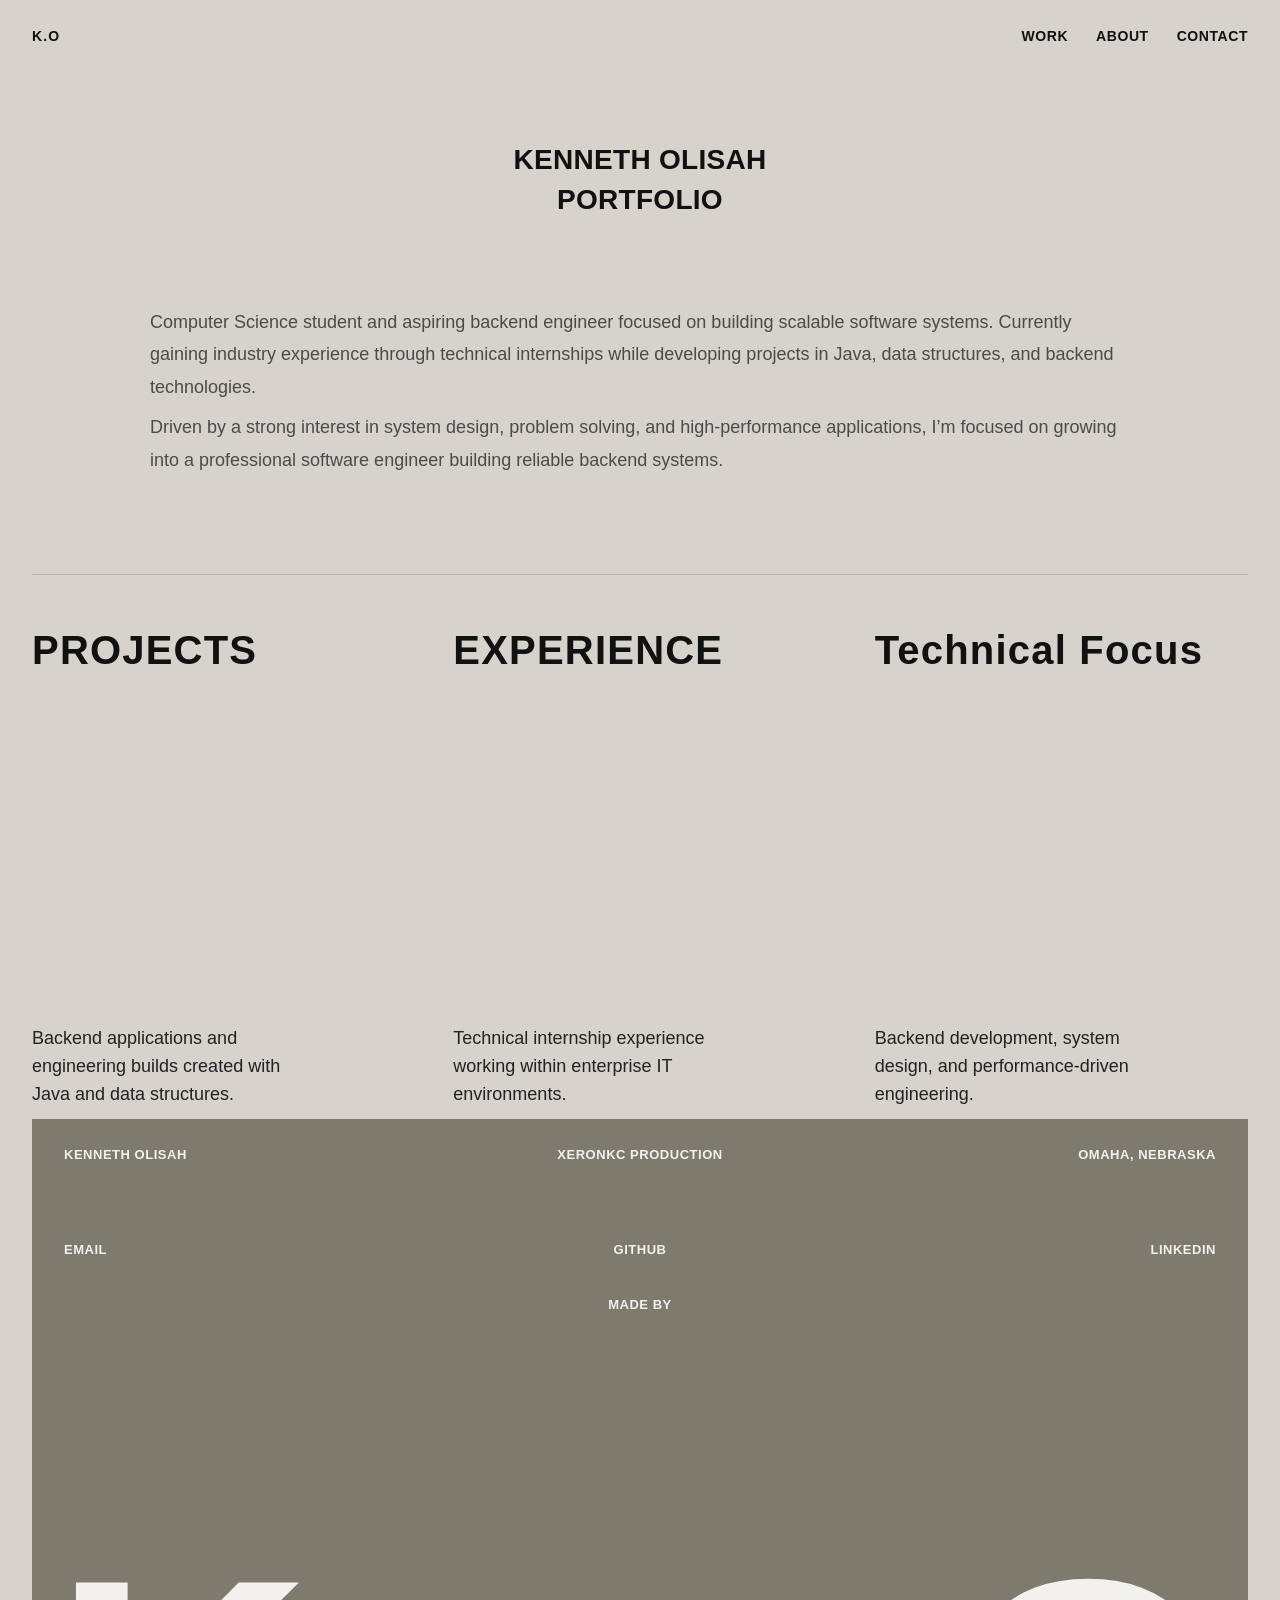
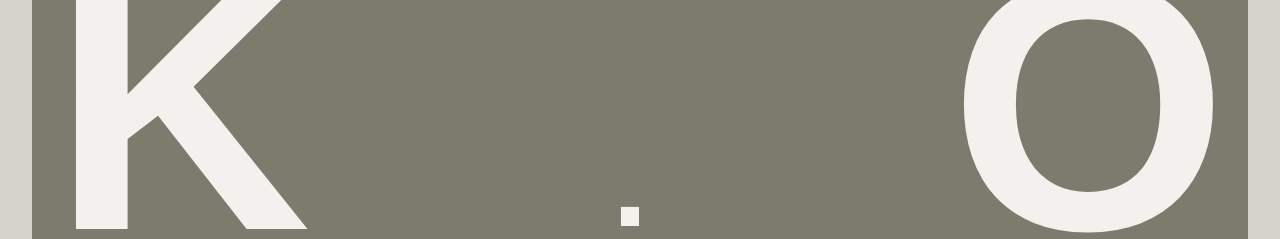
==== index.html @ 90463882 "HTML and CSS code for portfolio-site" ====
<!DOCTYPE html>
<html lang="en">
<head>
  <meta charset="UTF-8" />
  <meta name="viewport" content="width=device-width, initial-scale=1.0">
  <title>Kenneth Olisah Portfolio</title>
  <link rel="stylesheet" href="css/style.css" />
</head>
<body>
  <header class="site-header">
    <div class="logo">K.O</div>

    <nav class="nav">
      <a href="#projects-overview">WORK</a>
      <a href="about.html">ABOUT</a>
      <a href="#contact">CONTACT</a>
    </nav>
  </header>

  <main>
    <section class="hero">
      <div class="hero-title-wrap">
        <h1>KENNETH OLISAH</h1>
        <h2>PORTFOLIO</h2>
      </div>

      <div class="hero-text-wrap">
        <p>
          Computer Science student and aspiring backend engineer focused on building scalable software systems.
          Currently gaining industry experience through technical internships while developing projects in Java,
          data structures, and backend technologies.
        </p>
        <p>
          Driven by a strong interest in system design, problem solving, and high-performance applications,
          I’m focused on growing into a professional software engineer building reliable backend systems.
        </p>
      </div>
    </section>

    <section class="overview-section" id="projects-overview">
      <div class="section-divider"></div>

      <div class="overview-grid">
        <a href="#projects" class="overview-card">
          <h3>PROJECTS</h3>
          <p>Backend applications and engineering builds created with Java and data structures.</p>
        </a>

        <a href="#experience" class="overview-card">
          <h3>EXPERIENCE</h3>
          <p>Technical internship experience working within enterprise IT environments.</p>
        </a>

        <a href="about.html" class="overview-card">
          <h3>Technical Focus</h3>
          <p>Backend development, system design, and performance-driven engineering.</p>
        </a>
      </div>
    </section>

    <section class="content-placeholder" id="projects"></section>
    <section class="content-placeholder" id="experience"></section>
  </main>

  <footer class="site-footer" id="contact">
    <div class="footer-top">
      <span>KENNETH OLISAH</span>
      <span>XERONKC PRODUCTION</span>
      <span>OMAHA, NEBRASKA</span>
    </div>

    <div class="footer-links">
      <a href="mailto:youremail@example.com">EMAIL</a>
      <a href="https://github.com/yourusername" target="_blank">GITHUB</a>
      <a href="https://linkedin.com/in/yourusername" target="_blank">LINKEDIN</a>
    </div>

    <div class="footer-center">MADE BY</div>

    <div class="footer-brand">
      <span class="brand-left">K</span>
      <span class="brand-dot">.</span>
      <span class="brand-right">O</span>
    </div>
  </footer>
</body>
</html>
---- css/style.css ----
* {
  margin: 0;
  padding: 0;
  box-sizing: border-box;
}

html {
  scroll-behavior: smooth;
}

body {
  background: #d6d2cc;
  color: #111111;
  font-family: Arial, Helvetica, sans-serif;
  min-height: 100vh;
}

a {
  text-decoration: none;
  color: inherit;
}

.site-header {
  width: 100%;
  padding: 28px 32px 0 32px;
  display: flex;
  justify-content: space-between;
  align-items: center;
}

.logo {
  font-size: 14px;
  font-weight: 700;
  letter-spacing: 0.08em;
}

.nav {
  display: flex;
  gap: 28px;
}

.nav a {
  font-size: 14px;
  font-weight: 700;
  letter-spacing: 0.04em;
}

.hero {
  width: 100%;
  padding: 100px 32px 0 32px;
}

.hero-title-wrap {
  display: flex;
  flex-direction: column;
  align-items: center;
  gap: 8px;
}

.hero-title-wrap h1 {
  font-size: 28px;
  font-weight: 700;
  letter-spacing: 0.01em;
}

.hero-title-wrap h2 {
  font-size: 28px;
  font-weight: 700;
  letter-spacing: 0.01em;
}

.hero-text-wrap {
  max-width: 980px;
  margin: 90px auto 0 auto;
}

.hero-text-wrap p {
  font-size: 18px;
  line-height: 1.8;
  color: #4b4b4b;
  margin-bottom: 8px;
}

.about-link {
  display: inline-block;
  margin-top: 8px;
  font-size: 15px;
  font-weight: 700;
  letter-spacing: 0.03em;
}

.overview-section {
  padding: 90px 32px 0 32px;
}

.section-divider {
  width: 100%;
  height: 1px;
  background: #b9b2a8;
  margin-bottom: 54px;
}

.overview-grid {
  display: grid;
  grid-template-columns: repeat(3, 1fr);
  gap: 48px;
  min-height: 480px;
}

.overview-card {
  display: flex;
  flex-direction: column;
  justify-content: space-between;
  min-height: 380px;
}

.overview-card h3 {
  font-size: 40px;
  font-weight: 700;
  letter-spacing: 0.03em;
  line-height: 1.05;
}

.overview-card p {
  max-width: 260px;
  font-size: 18px;
  line-height: 1.55;
  color: #222222;
}

.content-placeholder {
  height: 1px;
}

.site-footer {
  margin: 8px 32px 0 32px;
  background: #7d7a6e;
  color: #f3f1ee;
  min-height: 720px;
  padding: 28px 32px 0 32px;
  position: relative;
  overflow: hidden;
}

.footer-top {
  display: grid;
  grid-template-columns: repeat(3, 1fr);
  font-size: 13px;
  font-weight: 700;
  letter-spacing: 0.04em;
}

.footer-top span:nth-child(2) {
  text-align: center;
}

.footer-top span:nth-child(3) {
  text-align: right;
}

.footer-links {
  margin-top: 140px;
  display: grid;
  grid-template-columns: repeat(3, 1fr);
  font-size: 13px;
  font-weight: 700;
  letter-spacing: 0.04em;
}

.footer-links a:nth-child(2) {
  text-align: center;
}

.footer-links a:nth-child(3) {
  text-align: right;
}

.footer-center {
  margin-top: 140px;
  text-align: center;
  font-size: 13px;
  font-weight: 700;
  letter-spacing: 0.04em;
}

.footer-brand {
  position: absolute;
  left: 40px;
  right: 40px;
  bottom: -40px;
  display: flex;
  justify-content: space-between;
  align-items: flex-end;
  color: #f3f1ee;
  line-height: 0.8;
}

.brand-left,
.brand-right {
  font-size: clamp(280px, 28vw, 520px);
  font-weight: 700;
}

.brand-dot {
  font-size: clamp(120px, 10vw, 220px);
  font-weight: 700;
  transform: translateY(-40px);
}

@media (max-width: 1100px) {
  .overview-grid {
    grid-template-columns: 1fr;
    min-height: auto;
  }

  .overview-card {
    min-height: 220px;
  }

  .overview-card p {
    margin-top: 28px;
  }

  .footer-top,
  .footer-links {
    grid-template-columns: 1fr;
    gap: 24px;
  }

  .footer-top span,
  .footer-links a {
    text-align: left !important;
  }

  .site-footer {
    min-height: 560px;
  }

  .footer-center {
    text-align: left;
    margin-top: 48px;
  }
}

@media (max-width: 700px) {
  .site-header {
    padding: 22px 20px 0 20px;
    flex-direction: column;
    align-items: flex-start;
    gap: 18px;
  }

  .nav {
    gap: 18px;
    flex-wrap: wrap;
  }

  .hero {
    padding: 70px 20px 0 20px;
  }

  .hero-title-wrap h1,
  .hero-title-wrap h2 {
    font-size: 18px;
    text-align: center;
  }

  .hero-text-wrap {
    margin-top: 56px;
  }

  .hero-text-wrap p {
    font-size: 15px;
  }

  .overview-section {
    padding: 70px 20px 0 20px;
  }

  .overview-card h3 {
    font-size: 26px;
  }

  .overview-card p {
    font-size: 15px;
  }

  .site-footer {
    margin: 8px 32px 0 32px;
    background: #7d7a6e;
    color: #f3f1ee;
    min-height: 720px;
    padding: 28px 32px 0 32px;
    position: relative;
    overflow: hidden;
}
  }

  .footer-links {
    margin-top: 80px;
  }

  .footer-center {
    margin-top: 40px;
  }

  .footer-brand {
    left: 20px;
    right: 20px;
    bottom: -10px;
  }

  .brand-dot {
    transform: translateY(-16px);
  }

  @media (max-width: 700px) {
  .overview-grid {
    grid-template-columns: 1fr;
  }
}
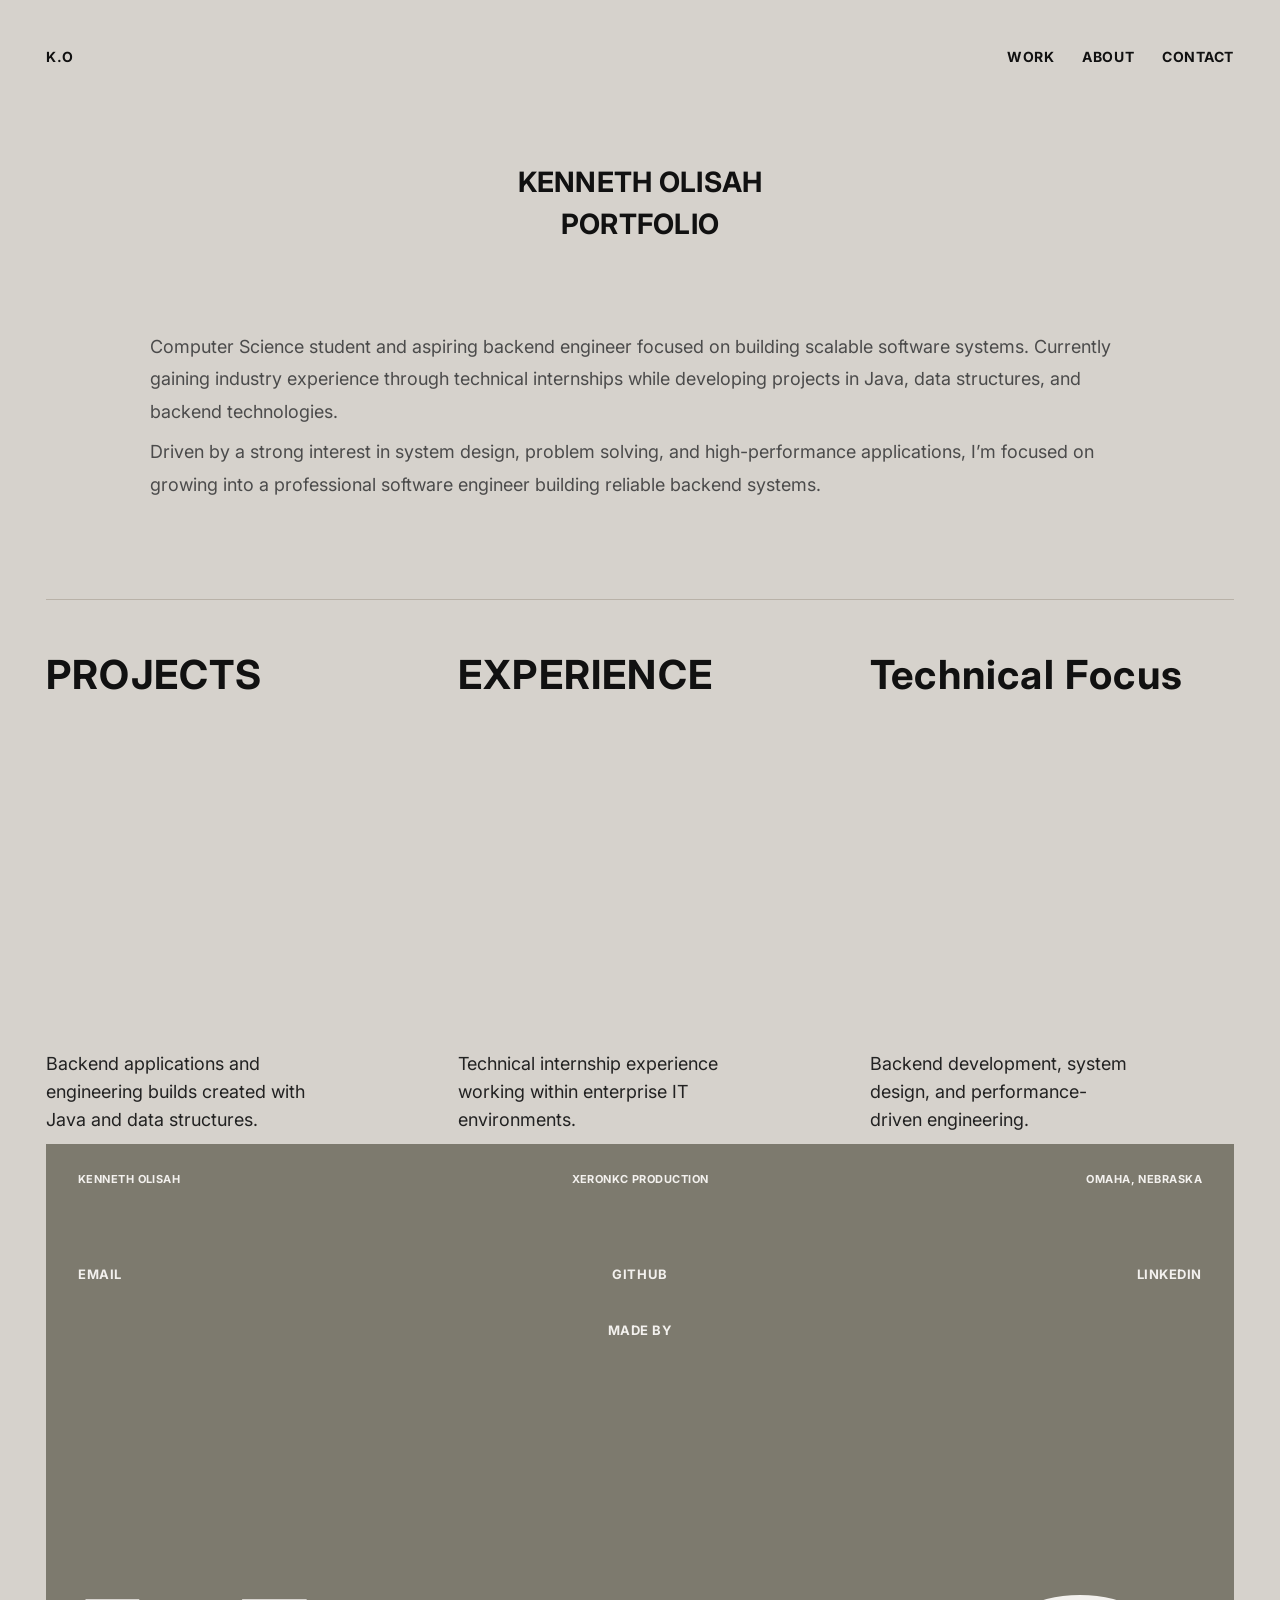
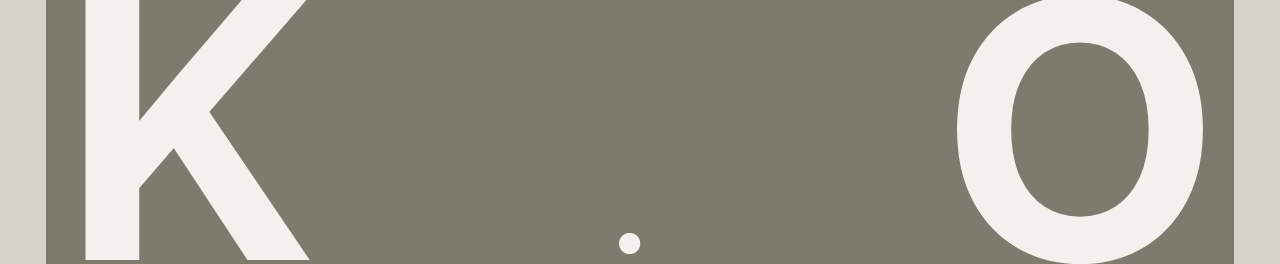
==== commit 3d0dbbd2: "Updated Fonts" ====
--- a/index.html
+++ b/index.html
@@ -5,8 +5,11 @@
   <meta name="viewport" content="width=device-width, initial-scale=1.0">
   <title>Kenneth Olisah Portfolio</title>
   <link rel="stylesheet" href="css/style.css" />
+  <link rel="preconnect" href="https://fonts.googleapis.com">
+  <link href="https://fonts.googleapis.com/css2?family=Inter:wght@300;400;500;600;700&display=swap" rel="stylesheet">
 </head>
 <body>
+  <div class="page-shell">
   <header class="site-header">
     <div class="logo">K.O</div>
 
@@ -83,5 +86,6 @@
       <span class="brand-right">O</span>
     </div>
   </footer>
+  </div>
 </body>
 </html>
--- a/css/style.css
+++ b/css/style.css
@@ -11,7 +11,7 @@
 body {
   background: #d6d2cc;
   color: #111111;
-  font-family: Arial, Helvetica, sans-serif;
+  font-family: "inter", Arial, Helvetica, sans-serif;
   min-height: 100vh;
 }
 
@@ -145,7 +145,7 @@
 .footer-top {
   display: grid;
   grid-template-columns: repeat(3, 1fr);
-  font-size: 13px;
+  font-size: 11px;
   font-weight: 700;
   letter-spacing: 0.04em;
 }
@@ -159,7 +159,7 @@
 }
 
 .footer-links {
-  margin-top: 140px;
+  margin-top: 82px;
   display: grid;
   grid-template-columns: repeat(3, 1fr);
   font-size: 13px;
@@ -185,9 +185,9 @@
 
 .footer-brand {
   position: absolute;
-  left: 40px;
-  right: 40px;
-  bottom: -40px;
+  left: 28px;
+  right: 28px;
+  bottom: 10px;
   display: flex;
   justify-content: space-between;
   align-items: flex-end;
@@ -197,14 +197,14 @@
 
 .brand-left,
 .brand-right {
-  font-size: clamp(280px, 28vw, 520px);
+  font-size: clamp(280px, 28vw, 500px);
   font-weight: 700;
 }
 
 .brand-dot {
-  font-size: clamp(120px, 10vw, 220px);
-  font-weight: 700;
-  transform: translateY(-40px);
+  font-size: clamp(110px, 10vw, 180px);
+  font-weight: 700;
+  transform: translateY(-18px);
 }
 
 @media (max-width: 1100px) {
@@ -286,14 +286,14 @@
   }
 
   .site-footer {
-    margin: 8px 32px 0 32px;
+    margin-top: 8px;
     background: #7d7a6e;
     color: #f3f1ee;
-    min-height: 720px;
-    padding: 28px 32px 0 32px;
+    min-height: 760px;
+    padding: 18px 26px 26px 26px;
     position: relative;
     overflow: hidden;
-}
+  }
   }
 
   .footer-links {
@@ -314,6 +314,11 @@
     transform: translateY(-16px);
   }
 
+  .page-shell {
+  width: min(100% - 28px, 1280px);
+  margin: 20px auto 0 auto;
+}
+
   @media (max-width: 700px) {
   .overview-grid {
     grid-template-columns: 1fr;
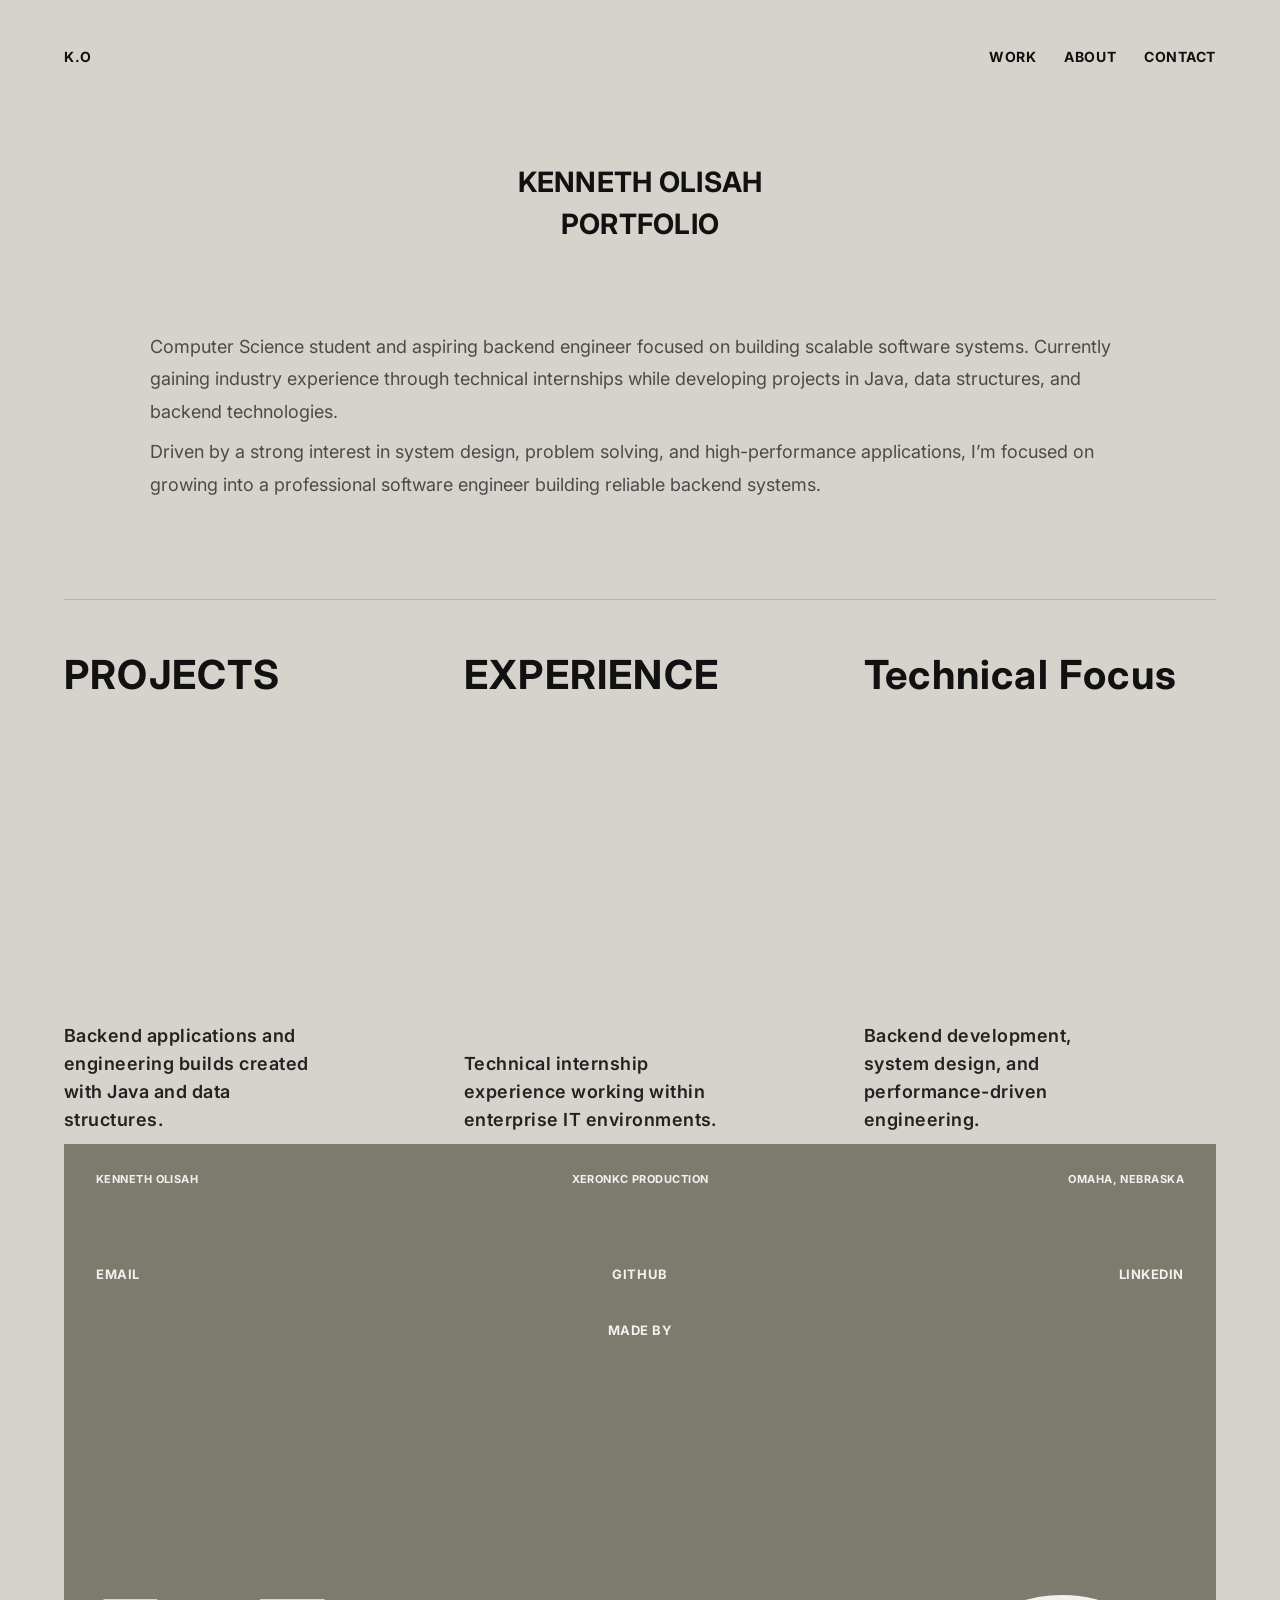
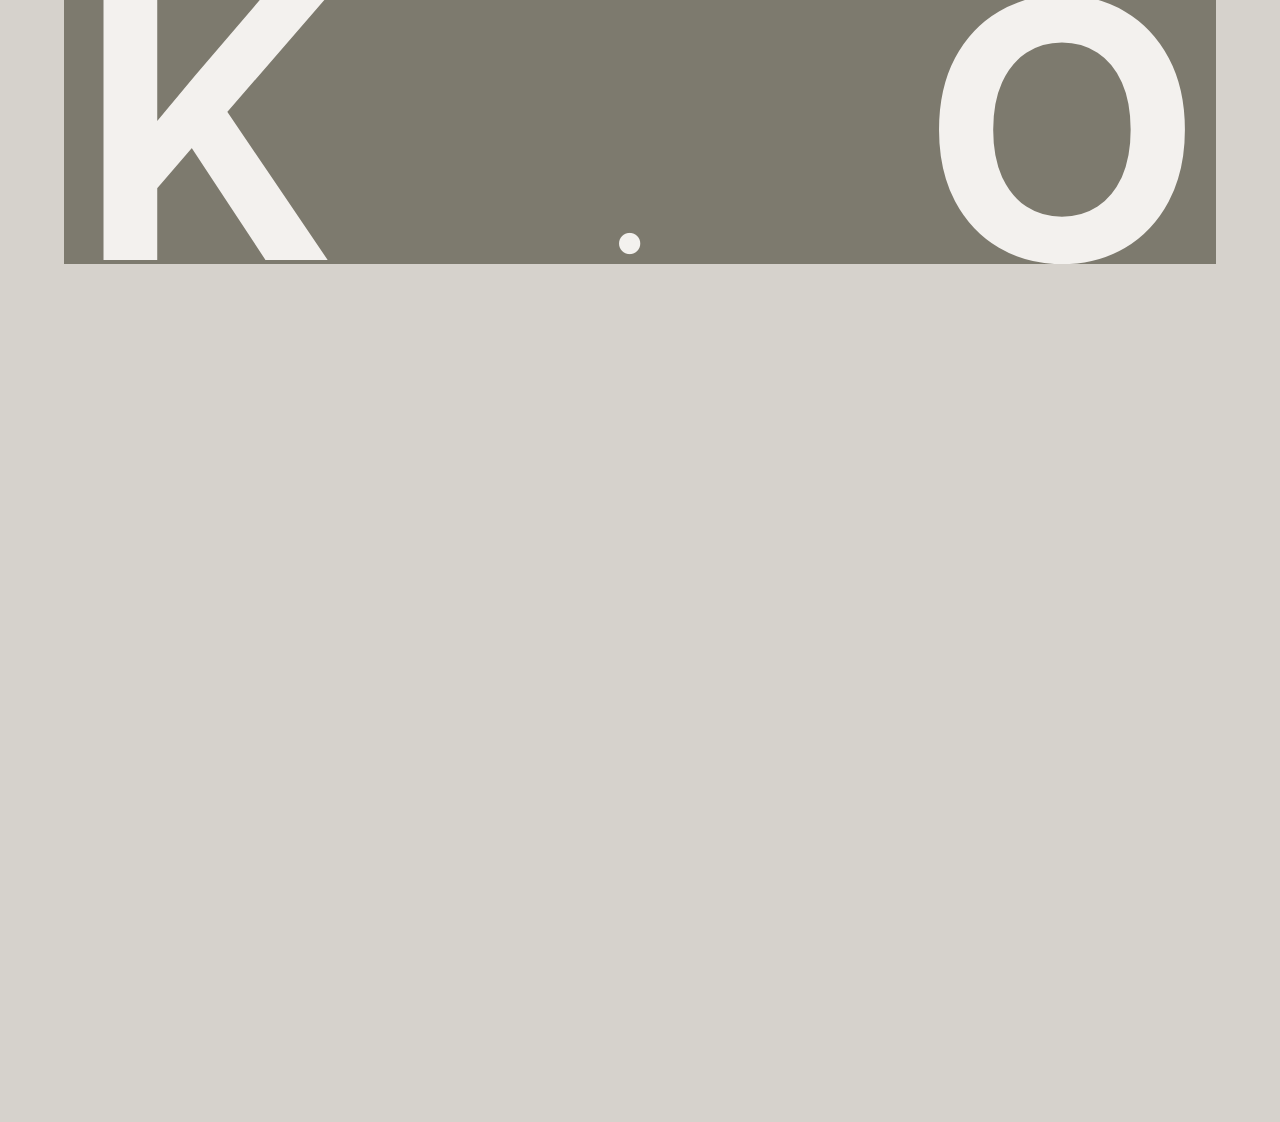
==== commit 6afe5a6c: "Increase footer height for large display spacing" ====
--- a/index.html
+++ b/index.html
@@ -87,5 +87,10 @@
     </div>
   </footer>
   </div>
+
+  <script src="javascript/script.js"></script>
+  <section class="overview-section reveal" id="projects-overview"></section>
+  <footer class="site-footer reveal" id="contact"></footer>
+
 </body>
 </html>
--- a/css/style.css
+++ b/css/style.css
@@ -105,6 +105,8 @@
   grid-template-columns: repeat(3, 1fr);
   gap: 48px;
   min-height: 480px;
+  font-weight: 600;
+  letter-spacing: 0.03em;
 }
 
 .overview-card {
@@ -315,12 +317,27 @@
   }
 
   .page-shell {
-  width: min(100% - 28px, 1280px);
-  margin: 20px auto 0 auto;
+    width: min(100% - 64px, 1800px);
+    margin: 20px auto 0 auto;
 }
 
   @media (max-width: 700px) {
   .overview-grid {
     grid-template-columns: 1fr;
   }
+}
+
+/*
+JAVA SCRIPT
+*/
+
+.reveal {
+  opacity: 0;
+  transform: translateY(40px);
+  transition: opacity 0.8s ease, transform 0.8s ease;
+}
+
+.reveal.active {
+  opacity: 1;
+  transform: translateY(0);
 }
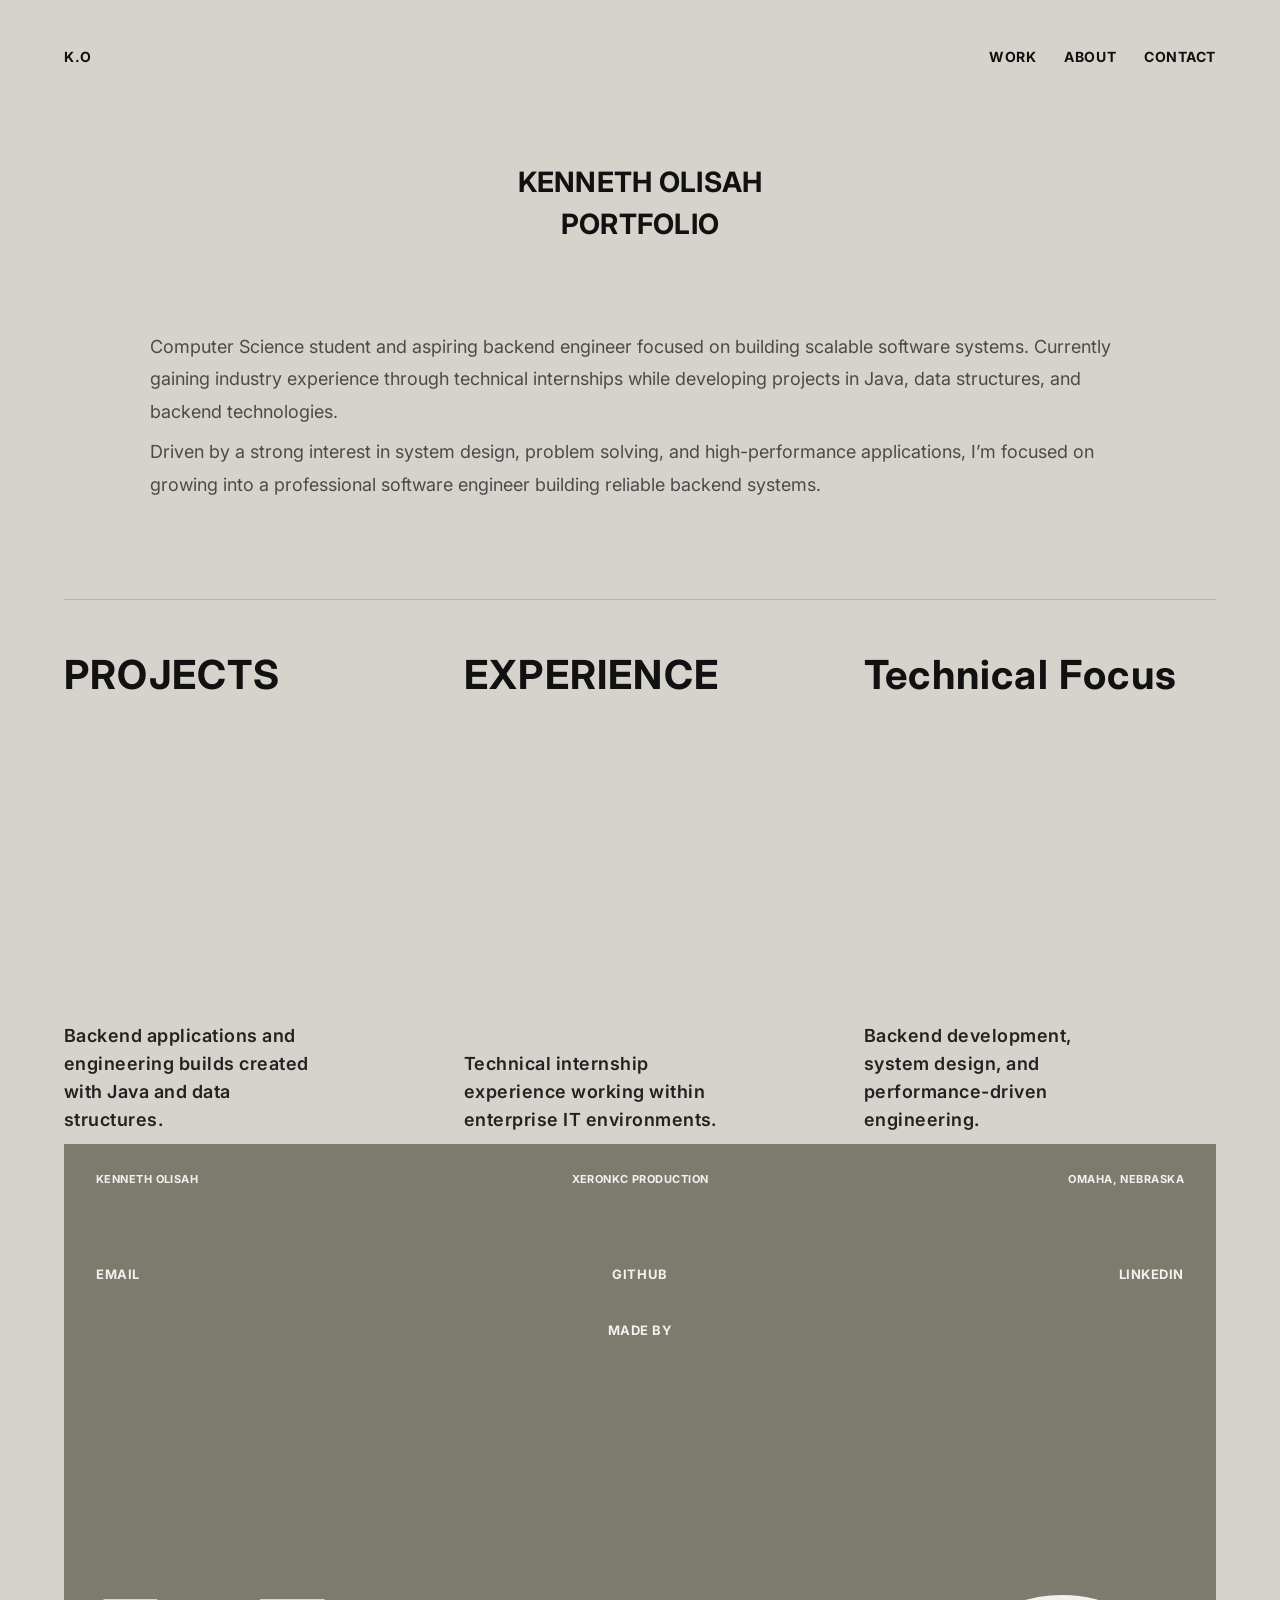
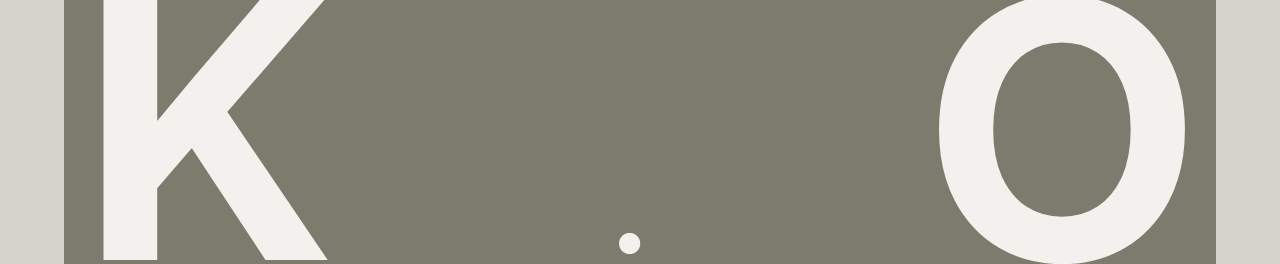
==== commit bd0ba04e: "Apply scroll reveal animation to footer elements" ====
--- a/index.html
+++ b/index.html
@@ -10,87 +10,85 @@
 </head>
 <body>
   <div class="page-shell">
-  <header class="site-header">
-    <div class="logo">K.O</div>
+    <header class="site-header">
+      <div class="logo">K.O</div>
 
-    <nav class="nav">
-      <a href="#projects-overview">WORK</a>
-      <a href="about.html">ABOUT</a>
-      <a href="#contact">CONTACT</a>
-    </nav>
-  </header>
+      <nav class="nav">
+        <a href="#projects-overview">WORK</a>
+        <a href="about.html">ABOUT</a>
+        <a href="#contact">CONTACT</a>
+      </nav>
+    </header>
 
-  <main>
-    <section class="hero">
-      <div class="hero-title-wrap">
-        <h1>KENNETH OLISAH</h1>
-        <h2>PORTFOLIO</h2>
-      </div>
+    <main>
+      <section class="hero reveal">
+        <div class="hero-title-wrap">
+          <h1>KENNETH OLISAH</h1>
+          <h2>PORTFOLIO</h2>
+        </div>
 
-      <div class="hero-text-wrap">
-        <p>
-          Computer Science student and aspiring backend engineer focused on building scalable software systems.
-          Currently gaining industry experience through technical internships while developing projects in Java,
-          data structures, and backend technologies.
-        </p>
-        <p>
-          Driven by a strong interest in system design, problem solving, and high-performance applications,
-          I’m focused on growing into a professional software engineer building reliable backend systems.
-        </p>
-      </div>
-    </section>
+        <div class="hero-text-wrap">
+          <p>
+            Computer Science student and aspiring backend engineer focused on building scalable software systems.
+            Currently gaining industry experience through technical internships while developing projects in Java,
+            data structures, and backend technologies.
+          </p>
+          <p>
+            Driven by a strong interest in system design, problem solving, and high-performance applications,
+            I’m focused on growing into a professional software engineer building reliable backend systems.
+          </p>
+        </div>
+      </section>
 
-    <section class="overview-section" id="projects-overview">
-      <div class="section-divider"></div>
+      <section class="overview-section reveal" id="projects-overview">
+        <div class="section-divider"></div>
 
-      <div class="overview-grid">
-        <a href="#projects" class="overview-card">
-          <h3>PROJECTS</h3>
-          <p>Backend applications and engineering builds created with Java and data structures.</p>
-        </a>
+        <div class="overview-grid">
+          <a href="#projects" class="overview-card">
+            <h3>PROJECTS</h3>
+            <p>Backend applications and engineering builds created with Java and data structures.</p>
+          </a>
 
-        <a href="#experience" class="overview-card">
-          <h3>EXPERIENCE</h3>
-          <p>Technical internship experience working within enterprise IT environments.</p>
-        </a>
+          <a href="#experience" class="overview-card">
+            <h3>EXPERIENCE</h3>
+            <p>Technical internship experience working within enterprise IT environments.</p>
+          </a>
 
-        <a href="about.html" class="overview-card">
-          <h3>Technical Focus</h3>
-          <p>Backend development, system design, and performance-driven engineering.</p>
-        </a>
-      </div>
-    </section>
+          <a href="about.html" class="overview-card">
+            <h3>Technical Focus</h3>
+            <p>Backend development, system design, and performance-driven engineering.</p>
+          </a>
+        </div>
+      </section>
 
-    <section class="content-placeholder" id="projects"></section>
-    <section class="content-placeholder" id="experience"></section>
-  </main>
+      <section class="content-placeholder" id="projects"></section>
+      <section class="content-placeholder" id="experience"></section>
+    </main>
 
-  <footer class="site-footer" id="contact">
-    <div class="footer-top">
-      <span>KENNETH OLISAH</span>
-      <span>XERONKC PRODUCTION</span>
-      <span>OMAHA, NEBRASKA</span>
-    </div>
+<footer class="site-footer reveal" id="contact">
 
-    <div class="footer-links">
-      <a href="mailto:youremail@example.com">EMAIL</a>
-      <a href="https://github.com/yourusername" target="_blank">GITHUB</a>
-      <a href="https://linkedin.com/in/yourusername" target="_blank">LINKEDIN</a>
-    </div>
-
-    <div class="footer-center">MADE BY</div>
-
-    <div class="footer-brand">
-      <span class="brand-left">K</span>
-      <span class="brand-dot">.</span>
-      <span class="brand-right">O</span>
-    </div>
-  </footer>
+  <div class="footer-top reveal">
+    <span>KENNETH OLISAH</span>
+    <span>XERONKC PRODUCTION</span>
+    <span>OMAHA, NEBRASKA</span>
   </div>
 
+  <div class="footer-links reveal">
+    <a href="mailto:youremail@example.com">EMAIL</a>
+    <a href="https://github.com/yourusername" target="_blank">GITHUB</a>
+    <a href="https://linkedin.com/in/yourusername" target="_blank">LINKEDIN</a>
+  </div>
+
+  <div class="footer-center reveal">MADE BY</div>
+
+  <div class="footer-brand reveal">
+    <span class="brand-left">K</span>
+    <span class="brand-dot">.</span>
+    <span class="brand-right">O</span>
+  </div>
+
+</footer>  </div>
+
   <script src="javascript/script.js"></script>
-  <section class="overview-section reveal" id="projects-overview"></section>
-  <footer class="site-footer reveal" id="contact"></footer>
-
 </body>
 </html>
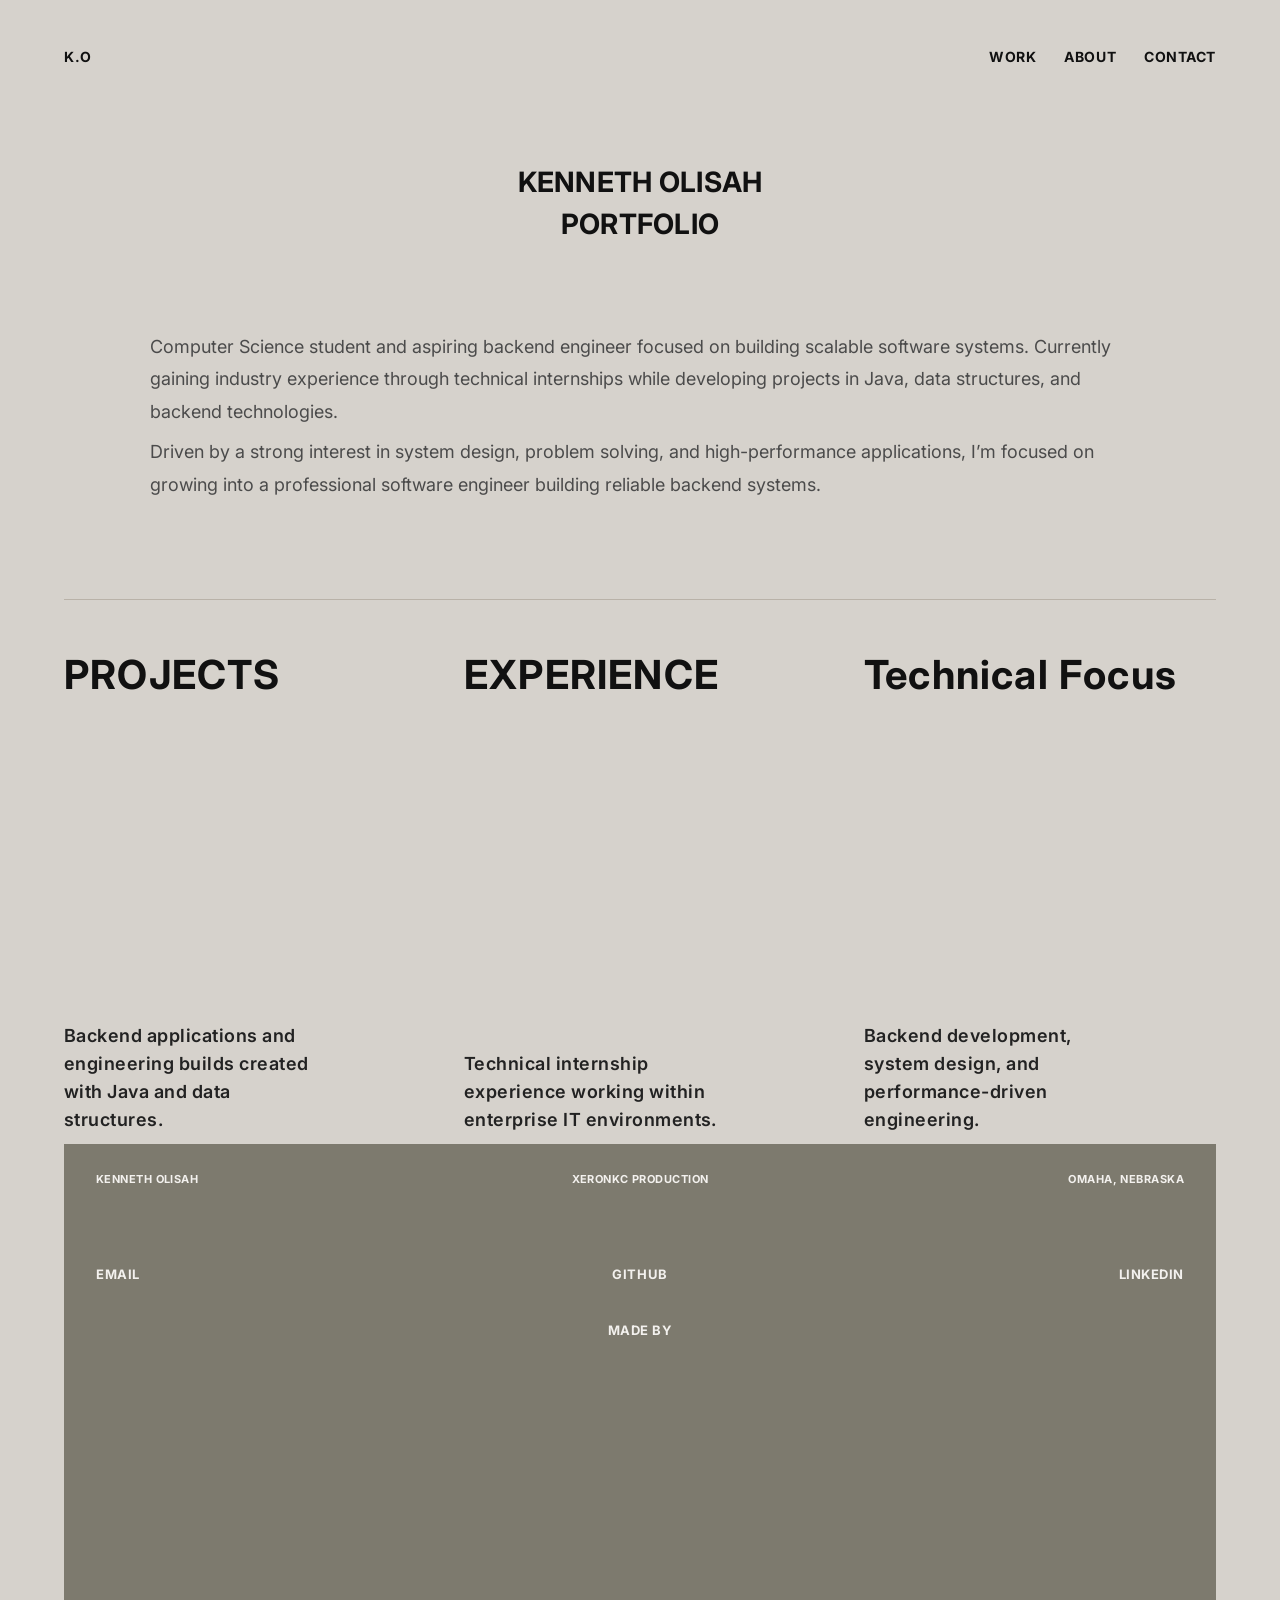
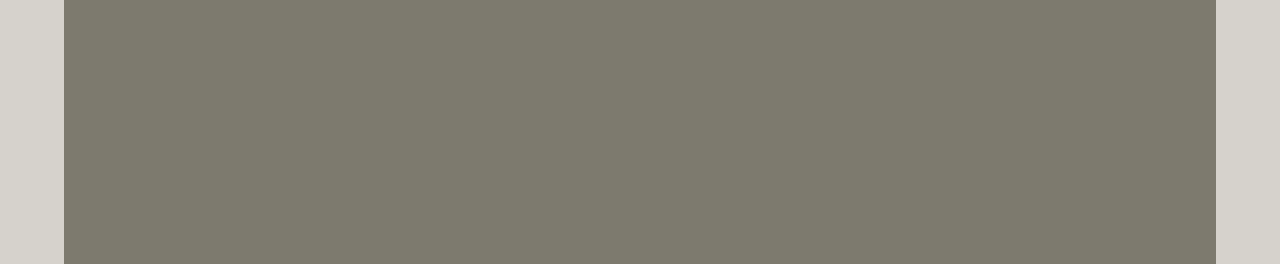
==== commit 7c7ddb24: "Reset scroll position on refresh and allow reveal animations to retrigger" ====
--- a/index.html
+++ b/index.html
@@ -74,9 +74,9 @@
   </div>
 
   <div class="footer-links reveal">
-    <a href="mailto:youremail@example.com">EMAIL</a>
-    <a href="https://github.com/yourusername" target="_blank">GITHUB</a>
-    <a href="https://linkedin.com/in/yourusername" target="_blank">LINKEDIN</a>
+    <a href="mailto:kcolisah084@gmail.com">EMAIL</a>
+    <a href="https://github.com/Kcolisah" target="_blank">GITHUB</a>
+    <a href="https://www.linkedin.com/in/kenneth-olisah-990343289/" target="_blank">LINKEDIN</a>
   </div>
 
   <div class="footer-center reveal">MADE BY</div>
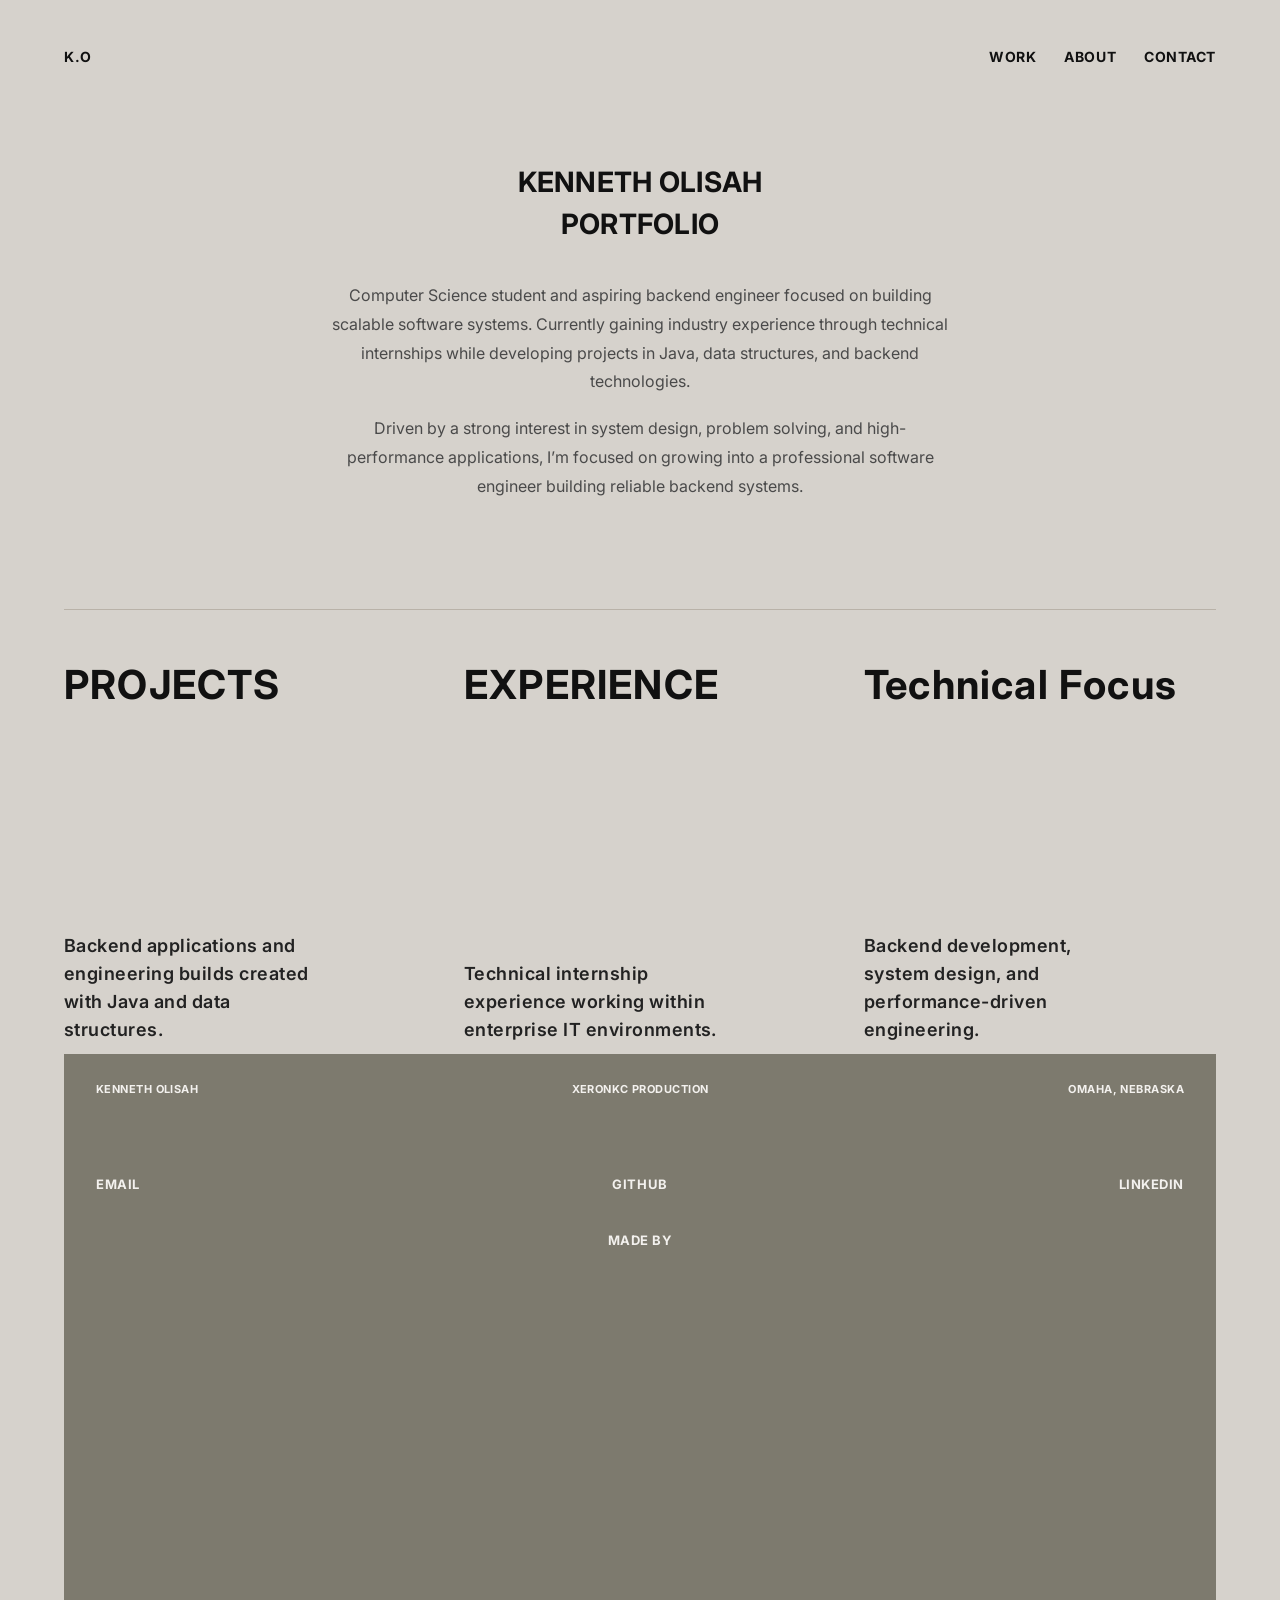
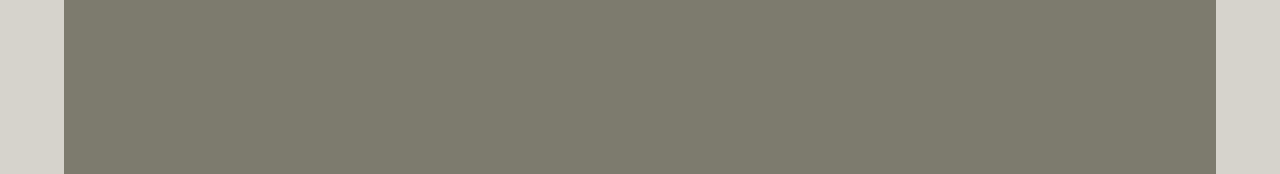
==== commit 5614ad7a: "Reset scroll position on refresh and allow reveal animations to retrigger" ====
--- a/index.html
+++ b/index.html
@@ -44,12 +44,12 @@
         <div class="section-divider"></div>
 
         <div class="overview-grid">
-          <a href="#projects" class="overview-card">
+          <a href="projects.html" class="overview-card">
             <h3>PROJECTS</h3>
             <p>Backend applications and engineering builds created with Java and data structures.</p>
           </a>
 
-          <a href="#experience" class="overview-card">
+          <a href="experience.html" class="overview-card">
             <h3>EXPERIENCE</h3>
             <p>Technical internship experience working within enterprise IT environments.</p>
           </a>
--- a/css/style.css
+++ b/css/style.css
@@ -3,6 +3,55 @@
   padding: 0;
   box-sizing: border-box;
 }
+
+
+
+
+
+
+
+/*hover effects*/
+a {
+  transition: color 0.25s ease;
+}
+.site-footer a:hover {
+  color: #F3F1EE;
+}
+a:hover {
+  color: #8F877A;
+}
+.nav a {
+  position: relative;
+}
+
+.nav a::after {
+  content: "";
+  position: absolute;
+  width: 0%;
+  height: 1px;
+  left: 0;
+  bottom: -4px;
+  background: #8F877A;
+  transition: width 0.25s ease;
+}
+
+.nav a:hover::after {
+  width: 100%;
+}
+.footer-links a {
+  transition: color 0.25s ease, text-shadow 0.25s ease;
+}
+
+.footer-links a:hover {
+  color: #F3F1EE;
+  text-shadow: 0 0 6px rgba(243, 241, 238, 0.6);
+}
+
+
+
+
+
+
 
 html {
   scroll-behavior: smooth;
@@ -70,15 +119,15 @@
 }
 
 .hero-text-wrap {
-  max-width: 980px;
-  margin: 90px auto 0 auto;
+  max-width: 620px;
+  margin: 40px auto 0 auto;
+  text-align: center;
 }
 
 .hero-text-wrap p {
-  font-size: 18px;
   line-height: 1.8;
-  color: #4b4b4b;
-  margin-bottom: 8px;
+  margin-bottom: 18px;
+  color: #4a4a4a;
 }
 
 .about-link {
@@ -104,7 +153,7 @@
   display: grid;
   grid-template-columns: repeat(3, 1fr);
   gap: 48px;
-  min-height: 480px;
+  min-height: 380px;
   font-weight: 600;
   letter-spacing: 0.03em;
 }
@@ -121,10 +170,12 @@
   font-weight: 700;
   letter-spacing: 0.03em;
   line-height: 1.05;
+  margin-bottom: 0;
 }
 
 .overview-card p {
   max-width: 260px;
+  margin-top: 110px;
   font-size: 18px;
   line-height: 1.55;
   color: #222222;
@@ -234,11 +285,22 @@
     text-align: left !important;
   }
 
-  .site-footer {
-    min-height: 560px;
-  }
-
-  .footer-center {
+.site-footer {
+  position: fixed;
+  bottom: 0;
+  left: 0;
+  right: 0;
+
+  height: 70px;
+  padding: 22px 32px;
+
+  background: #7d7a6e;
+  color: #f3f1ee;
+
+  overflow: hidden;
+}
+
+.footer-center {
     text-align: left;
     margin-top: 48px;
   }
@@ -327,6 +389,7 @@
   }
 }
 
+
 /*
 JAVA SCRIPT
 */
@@ -340,4 +403,630 @@
 .reveal.active {
   opacity: 1;
   transform: translateY(0);
+}
+
+
+
+
+
+
+
+
+
+/* 
+EXPERIENCE PAGE
+*/
+
+.experience-page {
+  padding-top: 80px;
+  padding-left: 60px;
+  padding-right: 60px;
+  background: #1E1F21;
+  color: #EDE9E3;
+}
+
+/* Title */
+
+.experience-title-wrap h1 {
+  font-size: 64px;
+  font-weight: 700;
+  margin-bottom: 24px;
+  color: #F5F3EF;
+}
+
+/* Intro paragraph */
+
+.experience-intro {
+  max-width: 720px;
+  margin-bottom: 60px;
+}
+
+.experience-intro p {
+  font-size: 16px;
+  line-height: 1.7;
+  color: #BEB8AE;
+}
+
+/* Experience layout */
+
+.experience-list {
+  margin-top: 40px;
+}
+
+/* Each job */
+
+.experience-item {
+  display: grid;
+  grid-template-columns: 180px 1fr;
+  gap: 60px;
+  padding: 48px 0;
+}
+/* Divider */
+
+.experience-divider {
+  height: 1px;
+  background: #2a2a2a;
+  box-shadow: 0 0 6px rgba(255,255,255,0.05);
+}
+/* Left column */
+
+.experience-meta p {
+  font-size: 14px;
+  color: #A9A39A;
+  margin-bottom: 6px;
+}
+
+/* Company */
+
+.experience-content h2 {
+  font-size: 24px;
+  font-weight: 600;
+  margin-bottom: 6px;
+  color: #F5F3EF;
+}
+
+/* Role */
+
+.experience-content h3 {
+  font-size: 16px;
+  font-weight: 500;
+  margin-bottom: 16px;
+  color: #D5CFC6;
+}
+
+/* Bullet points */
+
+.experience-content ul {
+  padding-left: 18px;
+}
+
+.experience-content li {
+  font-size: 15px;
+  line-height: 1.7;
+  margin-bottom: 6px;
+  color: #BEB8AE;
+}
+
+
+
+
+
+
+/* ABOUT PAGE */
+
+body.about-page {
+  background: #000000;
+  color: #f3f1ee;
+}
+
+body.about-page .page-shell {
+  background: #000000;
+}
+
+body.about-page .site-header {
+  padding-top: 20px;
+}
+
+body.about-page .logo,
+body.about-page .nav a {
+  color: #f3f1ee;
+}
+
+body.about-page .nav a::after {
+  background: #8f877a;
+}
+
+.about-main {
+  padding: 110px 48px 0 48px;
+  background: #000000;
+}
+
+.about-top {
+  min-height: 760px;
+}
+
+.about-name {
+  text-align: center;
+  font-size: 11px;
+  font-weight: 600;
+  letter-spacing: 0.08em;
+  color: #f3f1ee;
+  margin-bottom: 140px;
+}
+
+.about-intro {
+  display: grid;
+  grid-template-columns: 430px 1fr;
+  gap: 90px;
+  align-items: center;
+  max-width: 980px;
+  margin: 0 auto;
+}
+
+.about-image-wrap {
+  width: 100%;
+}
+
+.about-image-wrap img {
+  display: block;
+  width: 100%;
+  height: 420px;
+  object-fit: cover;
+  background: #0b0b0b;
+}
+
+.about-bio {
+  max-width: 420px;
+}
+
+.about-bio p {
+  font-size: 14px;
+  line-height: 1.75;
+  color: #d2d2d2;
+  margin-bottom: 16px;
+}
+
+.about-bio p:last-child {
+  margin-bottom: 0;
+}
+
+.about-lower {
+  padding-bottom: 90px;
+}
+
+.about-divider {
+  width: 100%;
+  height: 1px;
+  background: #2d2d2d;
+  margin-bottom: 90px;
+}
+
+.about-columns {
+  display: grid;
+  grid-template-columns: 1fr 1fr;
+  gap: 120px;
+  max-width: 880px;
+  margin: 0 auto;
+}
+
+.about-column h2 {
+  font-size: 11px;
+  font-weight: 600;
+  letter-spacing: 0.08em;
+  color: #f3f1ee;
+  margin-bottom: 28px;
+  text-align: center;
+}
+
+.about-column ul {
+  list-style: none;
+  padding: 0;
+  margin: 0;
+}
+
+.about-column li {
+  font-size: 13px;
+  line-height: 1.85;
+  color: #f3f1ee;
+  text-align: center;
+}
+
+/* ABOUT PAGE MOBILE */
+
+@media (max-width: 900px) {
+  .about-main {
+    padding: 70px 20px 0 20px;
+  }
+
+  .about-top {
+    min-height: auto;
+  }
+
+  .about-name {
+    margin-bottom: 70px;
+  }
+
+  .about-intro {
+    grid-template-columns: 1fr;
+    gap: 36px;
+    max-width: 100%;
+  }
+
+  .about-image-wrap img {
+    height: auto;
+    aspect-ratio: 4 / 5;
+  }
+
+  .about-bio {
+    max-width: 100%;
+  }
+
+  .about-columns {
+    grid-template-columns: 1fr;
+    gap: 56px;
+  }
+
+  .about-divider {
+    margin-bottom: 56px;
+  }
+}
+
+.about-more {
+  text-align: center;
+  margin-top: 80px;
+}
+
+.about-more a {
+  font-size: 12px;
+  letter-spacing: 1px;
+  text-decoration: none;
+  color: #f3f1ee;
+  border-bottom: 1px solid #8f877a;
+  padding-bottom: 4px;
+  transition: all 0.25s ease;
+}
+
+.about-more a:hover {
+  color: #8f877a;
+}
+
+
+
+
+
+/* PROJECTS PAGE */
+
+body.projects-page {
+  background: #000000;
+  color: #f3f1ee;
+}
+
+body.projects-page .page-shell {
+  background: #000000;
+}
+
+body.projects-page .site-header {
+  padding-top: 20px;
+}
+
+body.projects-page .logo,
+body.projects-page .nav a {
+  color: #f3f1ee;
+}
+
+body.projects-page .nav a::after {
+  background: #8f877a;
+}
+
+.projects-main {
+  padding: 110px 48px 0 48px;
+  background: #000000;
+}
+
+.projects-hero {
+  display: grid;
+  grid-template-columns: 1fr 420px;
+  gap: 90px;
+  align-items: end;
+  margin-bottom: 110px;
+}
+
+.projects-kicker {
+  font-size: 11px;
+  font-weight: 600;
+  letter-spacing: 0.08em;
+  color: #b8b1a6;
+  margin-bottom: 20px;
+}
+
+.projects-hero h1 {
+  font-size: 64px;
+  font-weight: 700;
+  line-height: 1;
+  color: #f3f1ee;
+}
+
+.projects-hero-right p {
+  font-size: 14px;
+  line-height: 1.8;
+  color: #d2d2d2;
+  max-width: 420px;
+}
+
+.projects-showcase {
+  display: flex;
+  flex-direction: column;
+  gap: 26px;
+  margin-bottom: 90px;
+}
+
+.featured-project {
+  display: grid;
+  grid-template-columns: 190px 1fr;
+  gap: 70px;
+  padding: 42px 0;
+  border-top: 1px solid #222222;
+}
+
+.featured-project:last-child {
+  border-bottom: 1px solid #222222;
+}
+
+.featured-meta {
+  display: flex;
+  flex-direction: column;
+  gap: 10px;
+}
+
+.featured-meta span {
+  font-size: 11px;
+  font-weight: 600;
+  letter-spacing: 0.08em;
+  color: #a8a097;
+}
+
+.featured-content h2 {
+  font-size: 34px;
+  font-weight: 600;
+  color: #f3f1ee;
+  margin-bottom: 18px;
+}
+
+.featured-content p {
+  max-width: 560px;
+  font-size: 15px;
+  line-height: 1.8;
+  color: #d2d2d2;
+  margin-bottom: 24px;
+}
+
+.featured-content ul {
+  padding-left: 18px;
+  margin-bottom: 28px;
+}
+
+.featured-content li {
+  font-size: 14px;
+  line-height: 1.8;
+  color: #bcbcbc;
+  margin-bottom: 6px;
+}
+
+.project-actions {
+  display: flex;
+  gap: 14px;
+  flex-wrap: wrap;
+}
+
+.project-btn {
+  display: inline-flex;
+  align-items: center;
+  justify-content: center;
+  min-width: 136px;
+  padding: 12px 18px;
+  border: 1px solid #3a3a3a;
+  font-size: 12px;
+  font-weight: 700;
+  letter-spacing: 0.06em;
+  background: transparent;
+  color: #f3f1ee;
+  cursor: pointer;
+  transition: all 0.25s ease;
+}
+
+.project-btn.primary {
+  background: #8f877a;
+  color: #f3f1ee;
+  border-color: #8f877a;
+}
+
+.project-btn.primary:hover {
+  background: #a1988b;
+  border-color: #a1988b;
+  color: #ffffff;
+}
+
+.project-btn.secondary:hover {
+  border-color: #8f877a;
+  color: #8f877a;
+}
+
+.projects-viewer {
+  display: none;
+  margin-bottom: 100px;
+  padding: 34px;
+  border: 1px solid #262626;
+  background: #070707;
+}
+
+.projects-viewer.active {
+  display: block;
+}
+
+.viewer-top {
+  display: flex;
+  justify-content: space-between;
+  align-items: flex-start;
+  gap: 24px;
+  margin-bottom: 28px;
+}
+
+.viewer-label {
+  font-size: 11px;
+  font-weight: 600;
+  letter-spacing: 0.08em;
+  color: #a8a097;
+  margin-bottom: 10px;
+}
+
+.viewer-top h3 {
+  font-size: 28px;
+  font-weight: 600;
+  color: #f3f1ee;
+}
+
+.viewer-close {
+  border: 1px solid #3a3a3a;
+  background: transparent;
+  color: #f3f1ee;
+  padding: 10px 16px;
+  font-size: 12px;
+  font-weight: 700;
+  letter-spacing: 0.06em;
+  cursor: pointer;
+  transition: all 0.25s ease;
+}
+
+.viewer-close:hover {
+  border-color: #8f877a;
+  color: #8f877a;
+}
+
+.viewer-frame-wrap {
+  width: 100%;
+  min-height: 620px;
+  background: #0d0d0d;
+  border: 1px solid #181818;
+}
+
+.viewer-frame-wrap iframe {
+  width: 100%;
+  height: 620px;
+  border: none;
+  display: block;
+  background: #0d0d0d;
+}
+
+.archive-divider {
+  width: 100%;
+  height: 1px;
+  background: #2d2d2d;
+  margin-bottom: 70px;
+}
+
+.archive-header {
+  display: grid;
+  grid-template-columns: 1fr 420px;
+  gap: 90px;
+  align-items: start;
+  margin-bottom: 48px;
+}
+
+.archive-header h2 {
+  font-size: 18px;
+  font-weight: 600;
+  letter-spacing: 0.06em;
+  color: #f3f1ee;
+}
+
+.archive-header p {
+  font-size: 14px;
+  line-height: 1.8;
+  color: #c9c9c9;
+}
+
+.archive-grid {
+  display: grid;
+  grid-template-columns: repeat(2, 1fr);
+  gap: 22px;
+  padding-bottom: 90px;
+}
+
+.archive-item {
+  border: 1px solid #202020;
+  background: #050505;
+  padding: 26px;
+  transition: transform 0.25s ease, border-color 0.25s ease;
+}
+
+.archive-item:hover {
+  transform: translateY(-4px);
+  border-color: #3b3b3b;
+}
+
+.archive-item-top {
+  display: flex;
+  justify-content: space-between;
+  gap: 16px;
+  margin-bottom: 20px;
+}
+
+.archive-item-top span {
+  font-size: 11px;
+  font-weight: 600;
+  letter-spacing: 0.08em;
+  color: #a8a097;
+}
+
+.archive-item h3 {
+  font-size: 24px;
+  font-weight: 600;
+  color: #f3f1ee;
+  margin-bottom: 14px;
+}
+
+.archive-item p {
+  font-size: 14px;
+  line-height: 1.8;
+  color: #cfcfcf;
+  margin-bottom: 20px;
+  max-width: 520px;
+}
+
+.archive-item a {
+  font-size: 12px;
+  font-weight: 700;
+  letter-spacing: 0.06em;
+  color: #f3f1ee;
+}
+
+.archive-item a:hover {
+  color: #8f877a;
+}
+
+@media (max-width: 1000px) {
+  .projects-main {
+    padding: 70px 20px 0 20px;
+  }
+
+  .projects-hero,
+  .archive-header,
+  .featured-project {
+    grid-template-columns: 1fr;
+    gap: 28px;
+  }
+
+  .projects-hero h1 {
+    font-size: 42px;
+  }
+
+  .archive-grid {
+    grid-template-columns: 1fr;
+  }
+
+  .viewer-frame-wrap,
+  .viewer-frame-wrap iframe {
+    min-height: 420px;
+    height: 420px;
+  }
 }
